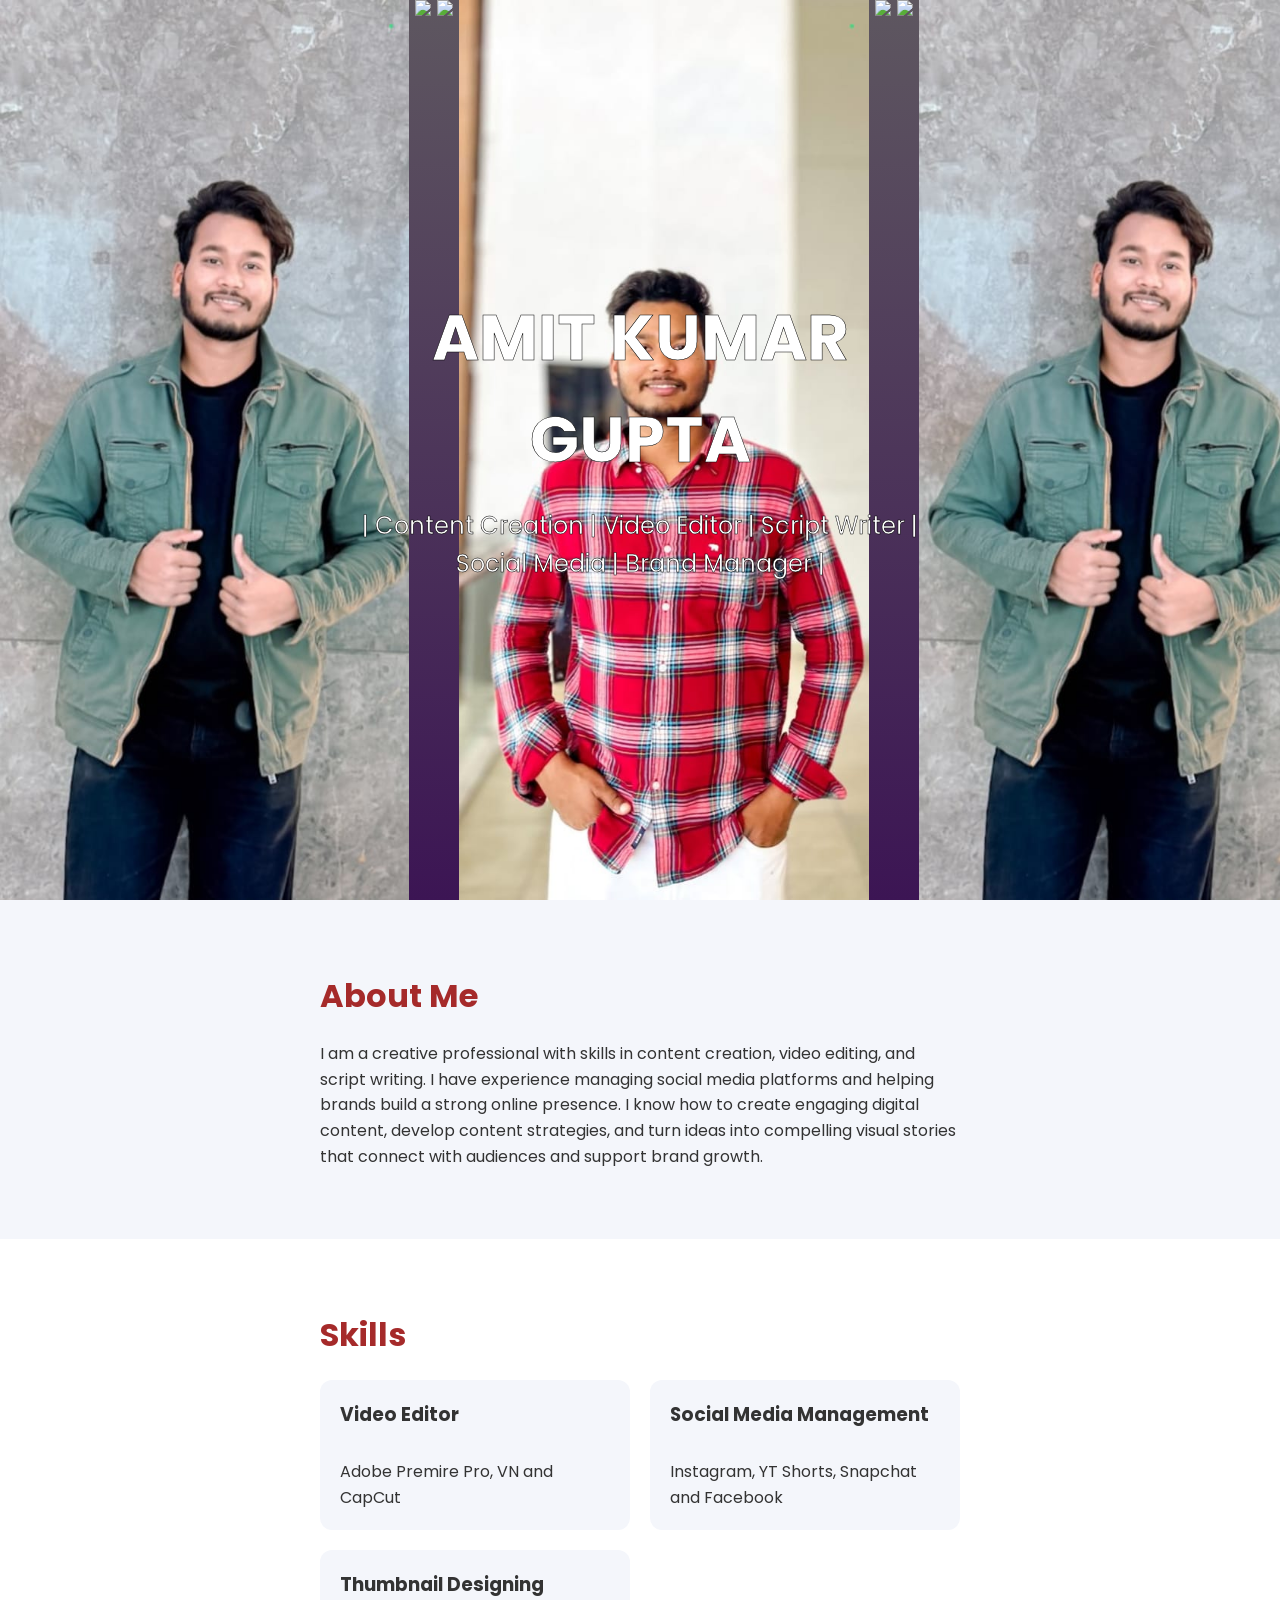
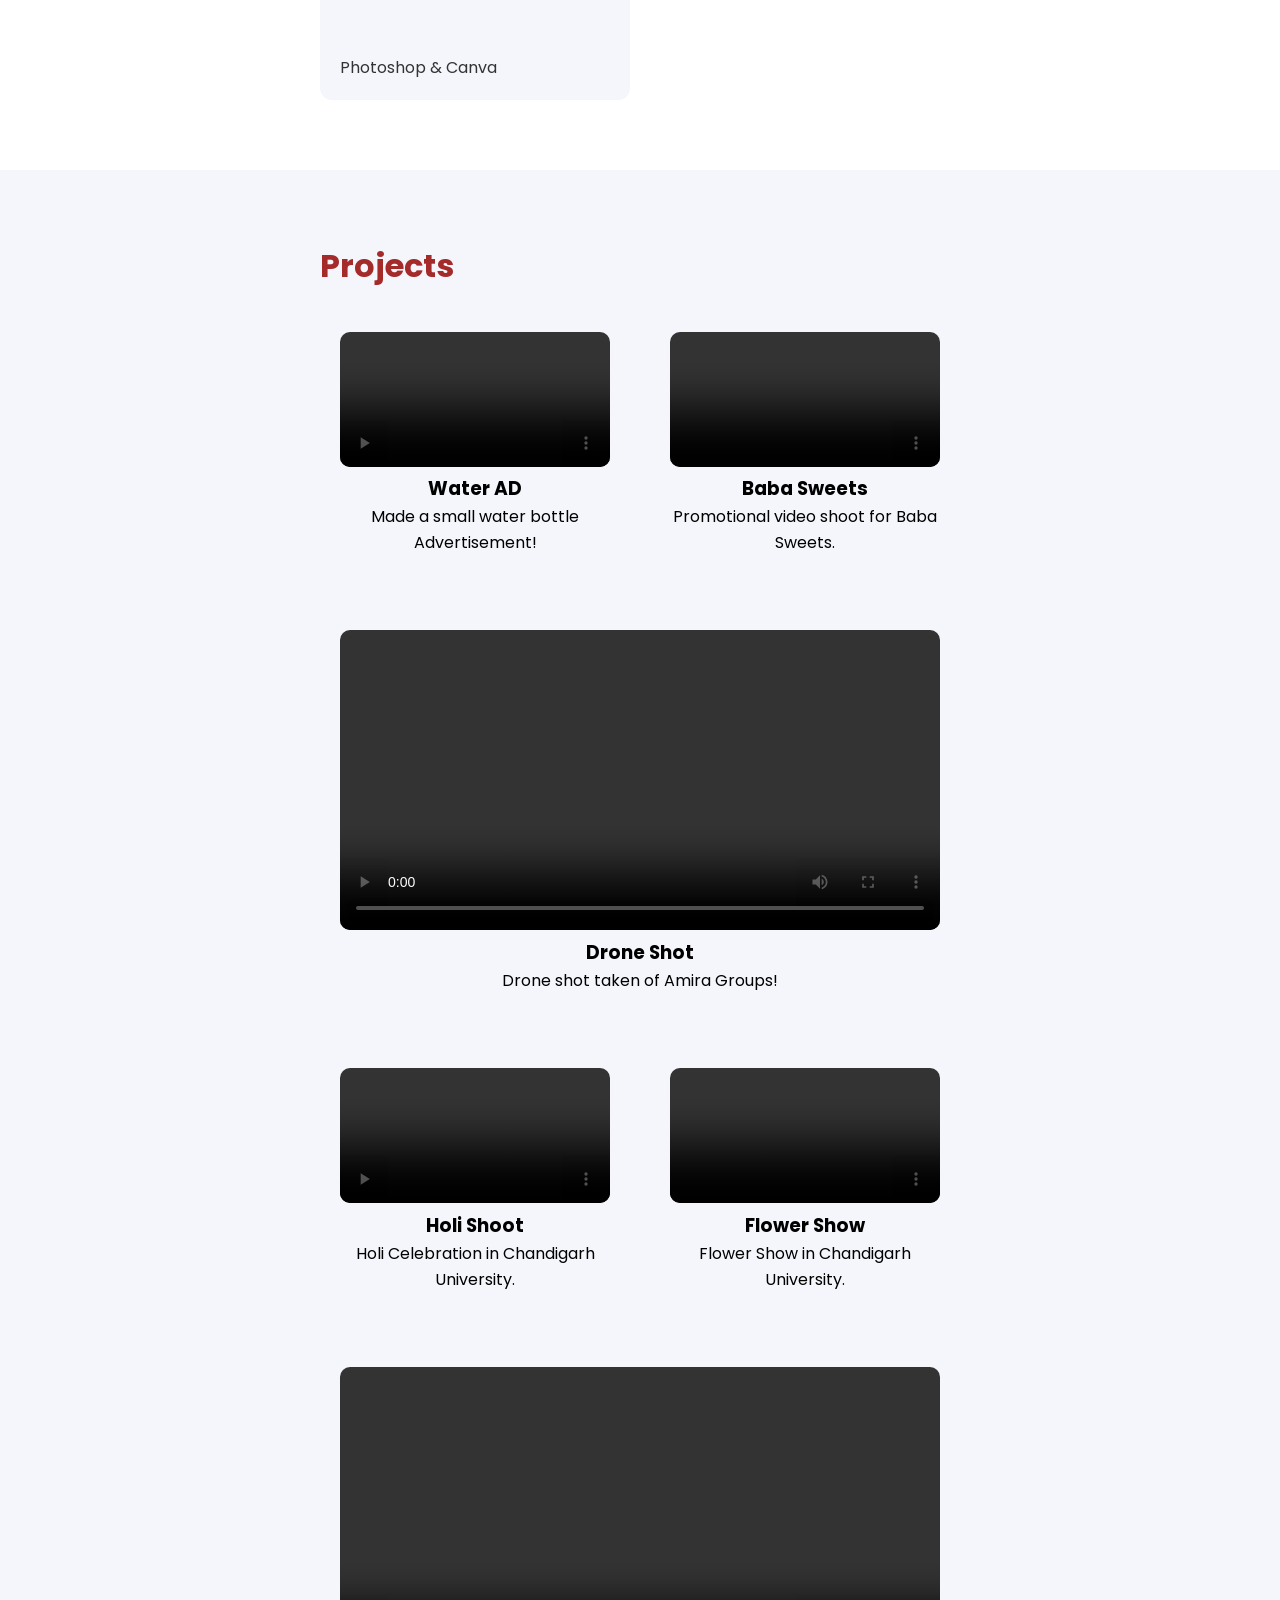
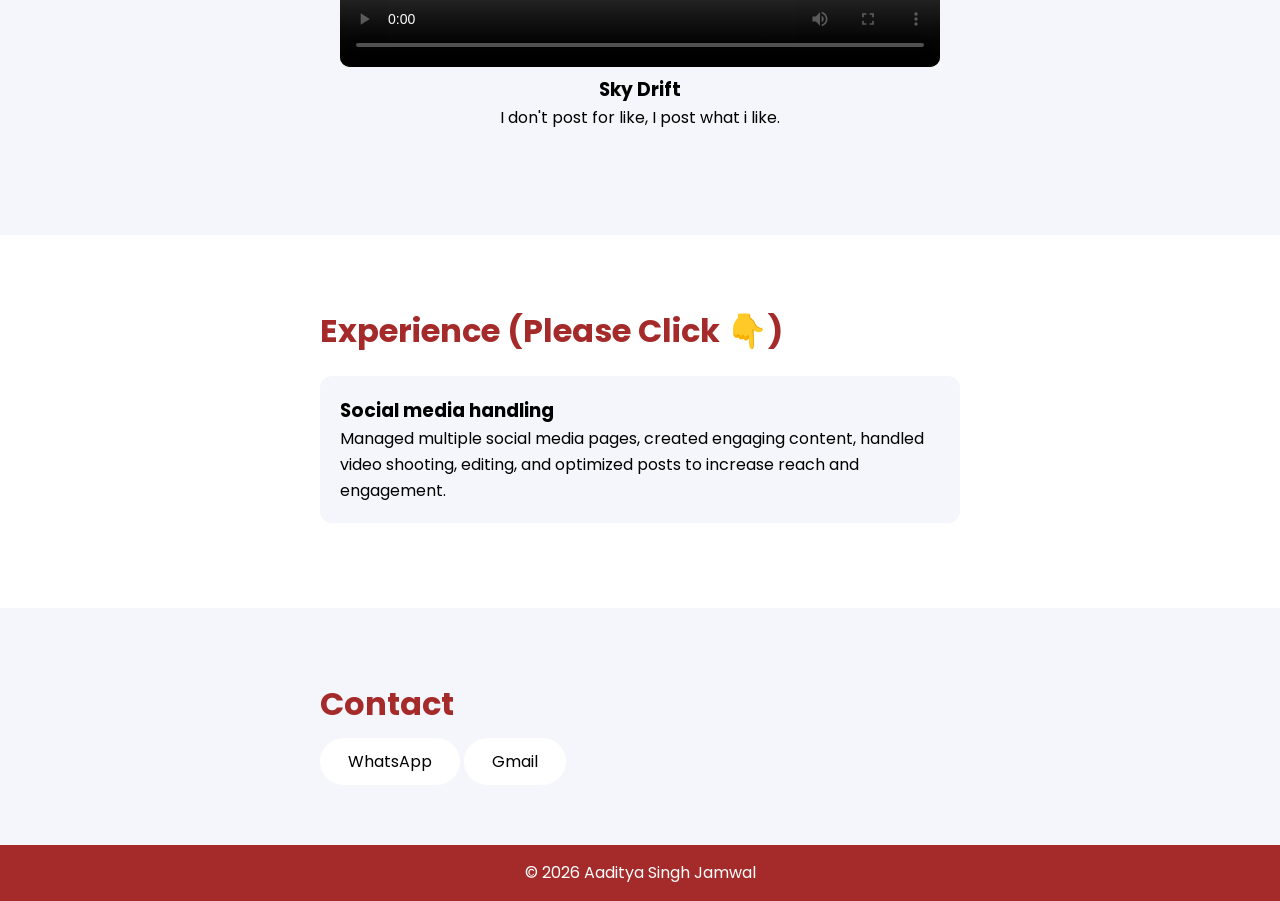
==== index.html @ fea3f1ac "all commit" ====
<!DOCTYPE html>
<html lang="en">
<head>
  <meta charset="UTF-8" />
  <meta name="viewport" content="width=device-width, initial-scale=1.0">
  <title>Amit Kumar Gupta</title>
  <meta name="description" content="Amit Kumar Gupta – Content Creation, Video Editor, Script Writer, Social Media / Brand Manager">
  <link rel="stylesheet" href="style.css">
  <link href="https://fonts.googleapis.com/css2?family=Poppins:wght@300;400;600&display=swap" rel="stylesheet">
</head>
<body>

<section class="hero">

  <div class="hero-track">
    <img src="images/001.jpg">
    <img src="images/004.jpeg">
    <img src="images/003.jpeg">
    <img src="images/002.jpg">
    <img src="images/005.jpeg">
    <img src="images/006.jpeg">
    <img src="images/001.jpg">
    <img src="images/004.jpeg">
    <img src="images/003.jpeg">
    <img src="images/002.jpg">
    <img src="images/005.jpeg">
    <img src="images/006.jpeg">    
  </div>

  <div class="container hero-content">
    <h1>AMIT KUMAR GUPTA</h1>
    <p class="subtitle">
      | Content Creation | Video Editor | Script Writer | Social Media | Brand Manager |
    </p>
  </div>

</section>

<section class="section">
  <div class="container">
    <h2>About Me</h2>
    <p>
      I am a creative professional with skills in content creation, video editing, and script writing. I have experience managing social media platforms and helping brands build a strong online presence. I know how to create engaging digital content, develop content strategies, and turn ideas into compelling visual stories that connect with audiences and support brand growth.
    </p>
  </div>
</section>

<!-- SKILLS -->
<section class="section light">
  <div class="container">
    <h2>Skills</h2>
    <div class="skills-grid">
      <div class="skill-card">
        <h3>Video Editor</h3>
        <p>Adobe Premire Pro, VN and CapCut</p>
      </div>
      <div class="skill-card">
        <h3>Social Media Management</h3>
        <p>Instagram, YT Shorts, Snapchat and Facebook</p>
      </div>
      <div class="skill-card">
        <h3>Thumbnail Designing</h3>
        <p>Photoshop & Canva</p>
      </div>
    </div>
  </div>
</section>

<!-- PROJECTS -->
<section class="section">
  <div class="container">
    <h2>Projects</h2>

    <div class="projects-grid">

      <div class="card portrait">
        <video controls onclick="this.paused ? this.play() : this.pause()">
          <source src="videos/Water_AD.mp4" type="video/mp4">
        </video>
        <h3>Water AD</h3>
        <p>Made a small water bottle Advertisement!</p>
      </div>

      <div class="card portrait">
        <video controls onclick="this.paused ? this.play() : this.pause()">
          <source src="videos/Baba_Sweets.mp4" type="video/mp4">
        </video>
        <h3>Baba Sweets</h3>
        <p>Promotional video shoot for Baba Sweets.</p>
      </div>

      <div class="card landscape">
        <video controls onclick="this.paused ? this.play() : this.pause()">
          <source src="videos/Drone_Shot.mp4" type="video/mp4">
        </video>
        <h3>Drone Shot</h3>
        <p>Drone shot taken of Amira Groups!</p>
      </div>

      <div class="card portrait">
        <video controls onclick="this.paused ? this.play() : this.pause()">
          <source src="videos/Holi.mp4" type="video/mp4">
        </video>
        <h3>Holi Shoot</h3>
        <p>Holi Celebration in Chandigarh University.</p>
      </div>

      <div class="card portrait">
        <video controls onclick="this.paused ? this.play() : this.pause()">
          <source src="videos/Flower_Show.mp4" type="video/mp4">
        </video>
        <h3>Flower Show</h3>
        <p>Flower Show in Chandigarh University.</p>
      </div>

      <div class="card landscape">
        <video controls onclick="this.paused ? this.play() : this.pause()">
          <source src="videos/Sky_Drift.mp4" type="video/mp4">
        </video>
        <h3>Sky Drift</h3>
        <p>I don't post for like, I post what i like.</p>
      </div>

    </div>
  </div>
</section>

<!-- EXPERIENCE -->
<section class="section light">
  <div class="container">
    <h2>Experience (Please Click 👇)</h2>
    <div class="card">
      <a href="https://www.instagram.com/apna_cu/">
      <h3>Social media handling</h3>
      <p>
        Managed multiple social media pages, created engaging content, 
        handled video shooting, editing, and optimized posts to increase 
        reach and engagement.
      </p>
      </a>
    </div>
  </div>
</section>


<!-- CONTACT -->
<section class="section" id="contact">
  <div class="container">
    <h2>Contact</h2>
    <a href="https://wa.me/7837639661" class="btn primary">WhatsApp</a>
    <a href="mailto:kumarrrankit2002@gmail.com" class="btn primary">Gmail</a>
  </div>
</section>
<footer>
  <p>© 2026 Aaditya Singh Jamwal</p>
</footer>

</body>
</html>
---- style.css ----
* {
  margin: 0;
  padding: 0;
  box-sizing: border-box;
  font-family: 'Poppins', sans-serif;
}

body {
  background: #f4f6fb;
  color: #333;
  line-height: 1.6;
}

/* UTIL */
.container {
  width: 50%;
  max-width: 1100px;
  margin: auto;
}

.section {
  padding: 70px 0;
}

.section.light {
  background: #ffffff;
}
h2 {
  margin-bottom: 20px;
  font-size: 2rem;
  color: brown;
}

.hero {
  position: relative;
  min-height: 100vh;
  overflow: hidden;

  display: flex;
  align-items: center;
  justify-content: center;
  text-align: center;
  color: #ffffff;
}

.hero-track {
  position: absolute;
  top: 0;
  left: 0;
  z-index: 1;

  display: flex;
  gap: 6px; 
  height: 100%;
  width: max-content;
  background: linear-gradient(rgb(94, 87, 96),rgb(60, 21, 84)); 
  animation: heroTrain 40s linear infinite;
}

.hero-track img {
  height: 100vh;
  width: auto;
  object-fit: cover;
  flex-shrink: 0;
}

@keyframes heroTrain {
  from {
    transform: translateX(0);
  }
  to {
    transform: translateX(-50%);
  }
}

.hero-content {
  position: relative;
  z-index: 2;
  color: #fff;
  padding: 20px;
  -webkit-text-stroke: 0.5px black;
}

.hero-content h1 {
  font-size: clamp(2rem, 5vw, 4rem);
}
.hero-content p {
  font-size: clamp(1rem, 2.5vw, 1.5rem);
}

.subtitle {
  margin: 15px 0 30px;
  font-size: 1.1rem;
}

.cta {
  display: flex;
  justify-content: center;
  gap: 15px;
}

.btn {
  padding: 12px 28px;
  border-radius: 30px;
  text-decoration: none;
  transition: all 0.3s ease;
}

.projects-grid{
  display:grid;
  grid-template-columns: repeat(2,1fr);
  gap:20px;
}

.portrait{
  grid-column: span 1;
  text-align: center;
}

.landscape{
  grid-column: span 2;
  text-align:center;
}

.card video{
  width:100%;
  height:auto;
  border-radius:10px;
}

.btn.primary,
.btn.primary:link,
.btn.primary:visited {
  background: white;
  color: #000;
}

.btn.primary:hover {
  background: brown;
  color: #ffffff;
}

.skills-grid,
.education-grid {
  display: grid;
  grid-template-columns: repeat(auto-fit, minmax(220px, 1fr));
  gap: 20px;
}

.skill-card,
.education-card {
  background: #f4f6fb;
  padding: 20px;
  border-radius: 12px;

  display: flex;
  flex-direction: column;
  justify-content: space-between;
  min-height: 150px;
}

.card {
  background: #f4f6fb;
  color: #000;
  padding: 20px;
  border-radius: 12px;
  margin-bottom: 15px;
}

.card a{
  color: #000;
  text-decoration: none;
}



/* FOOTER */
footer {
  background: brown;
  color: white;
  text-align: center;
  padding: 15px 0;
}

/* RESPONSIVE */
@media (max-width: 768px) {
  .hero h1 {
    font-size: 2.2rem;
  }

  h2 {
    font-size: 1.6rem;
  }
}

.btn,
.skill-card,
.education-card,
.card {
  transition: transform 0.3s ease, box-shadow 0.3s ease;
}

.btn:hover,
.skill-card:hover,
.education-card:hover,
.card:hover {
  transform: scale(1.08);
  box-shadow: 0 20px 40px rgba(0, 0, 0, 0.18);
}
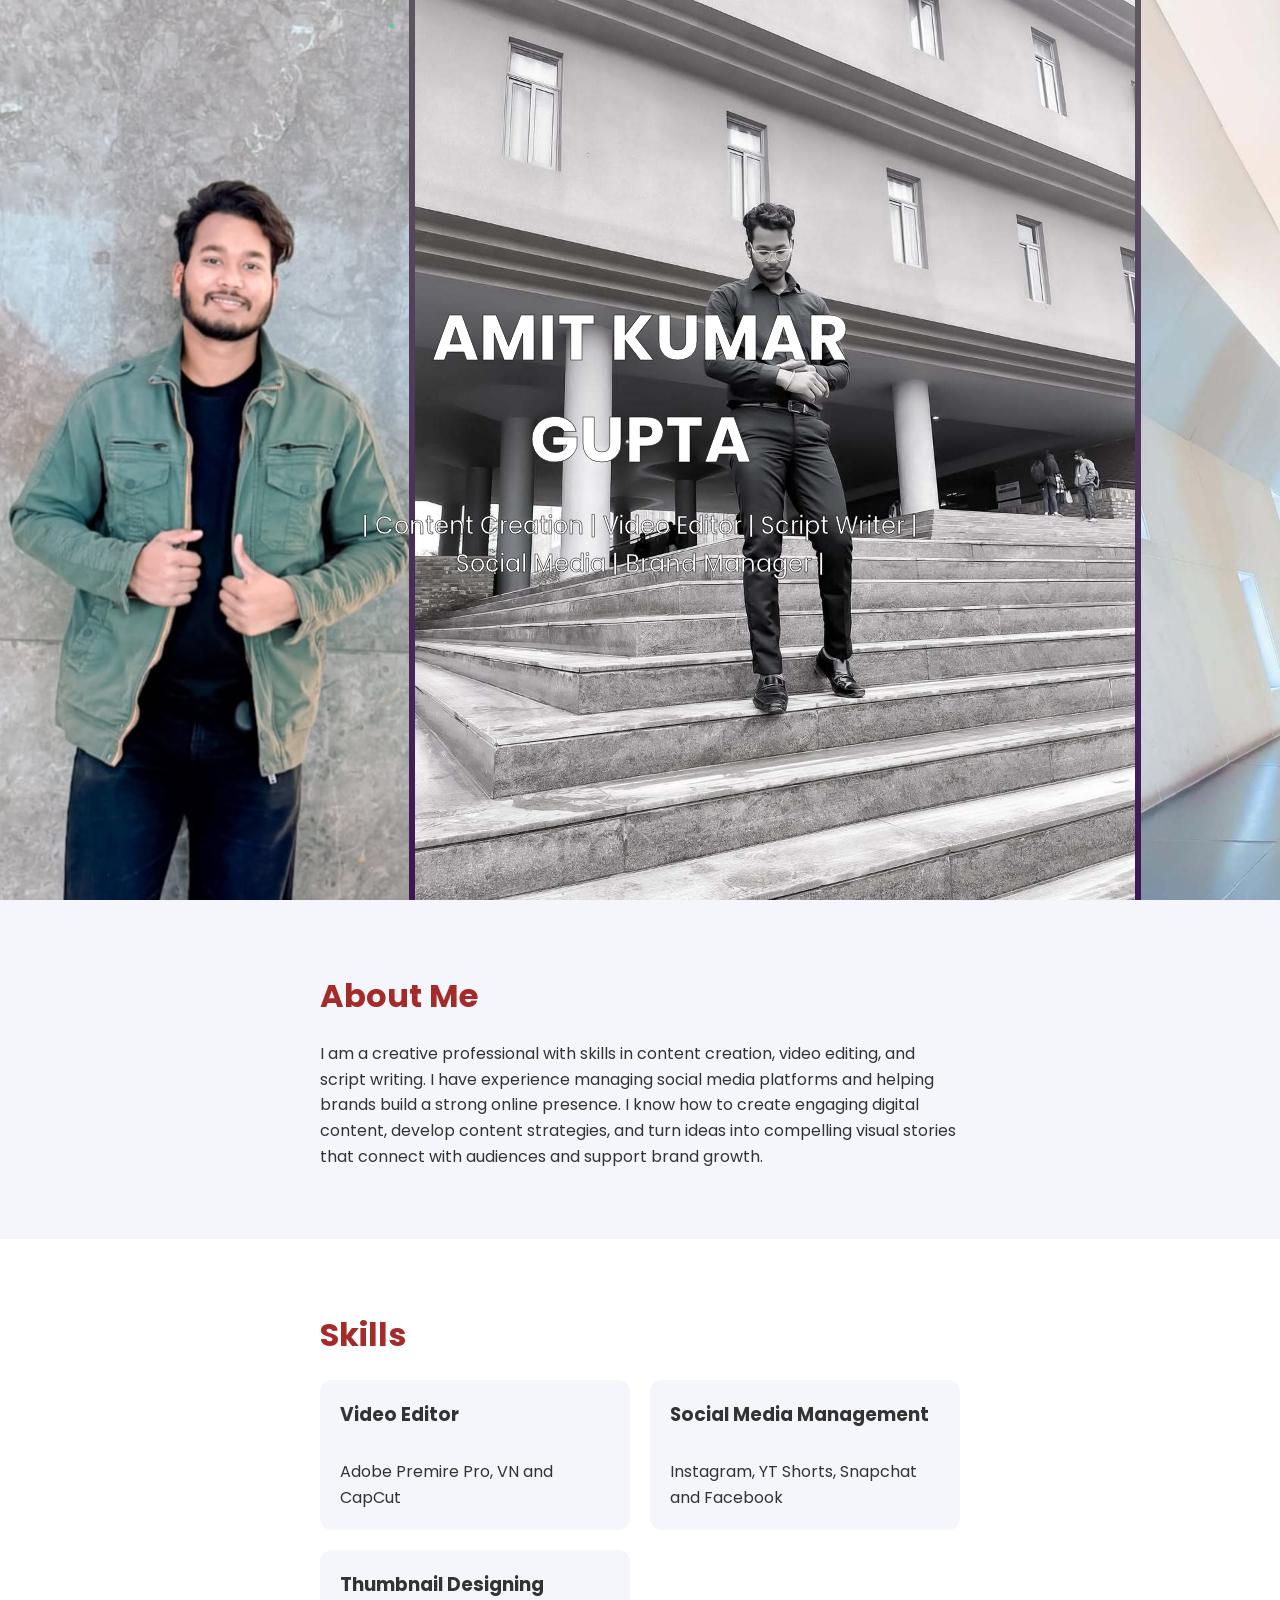
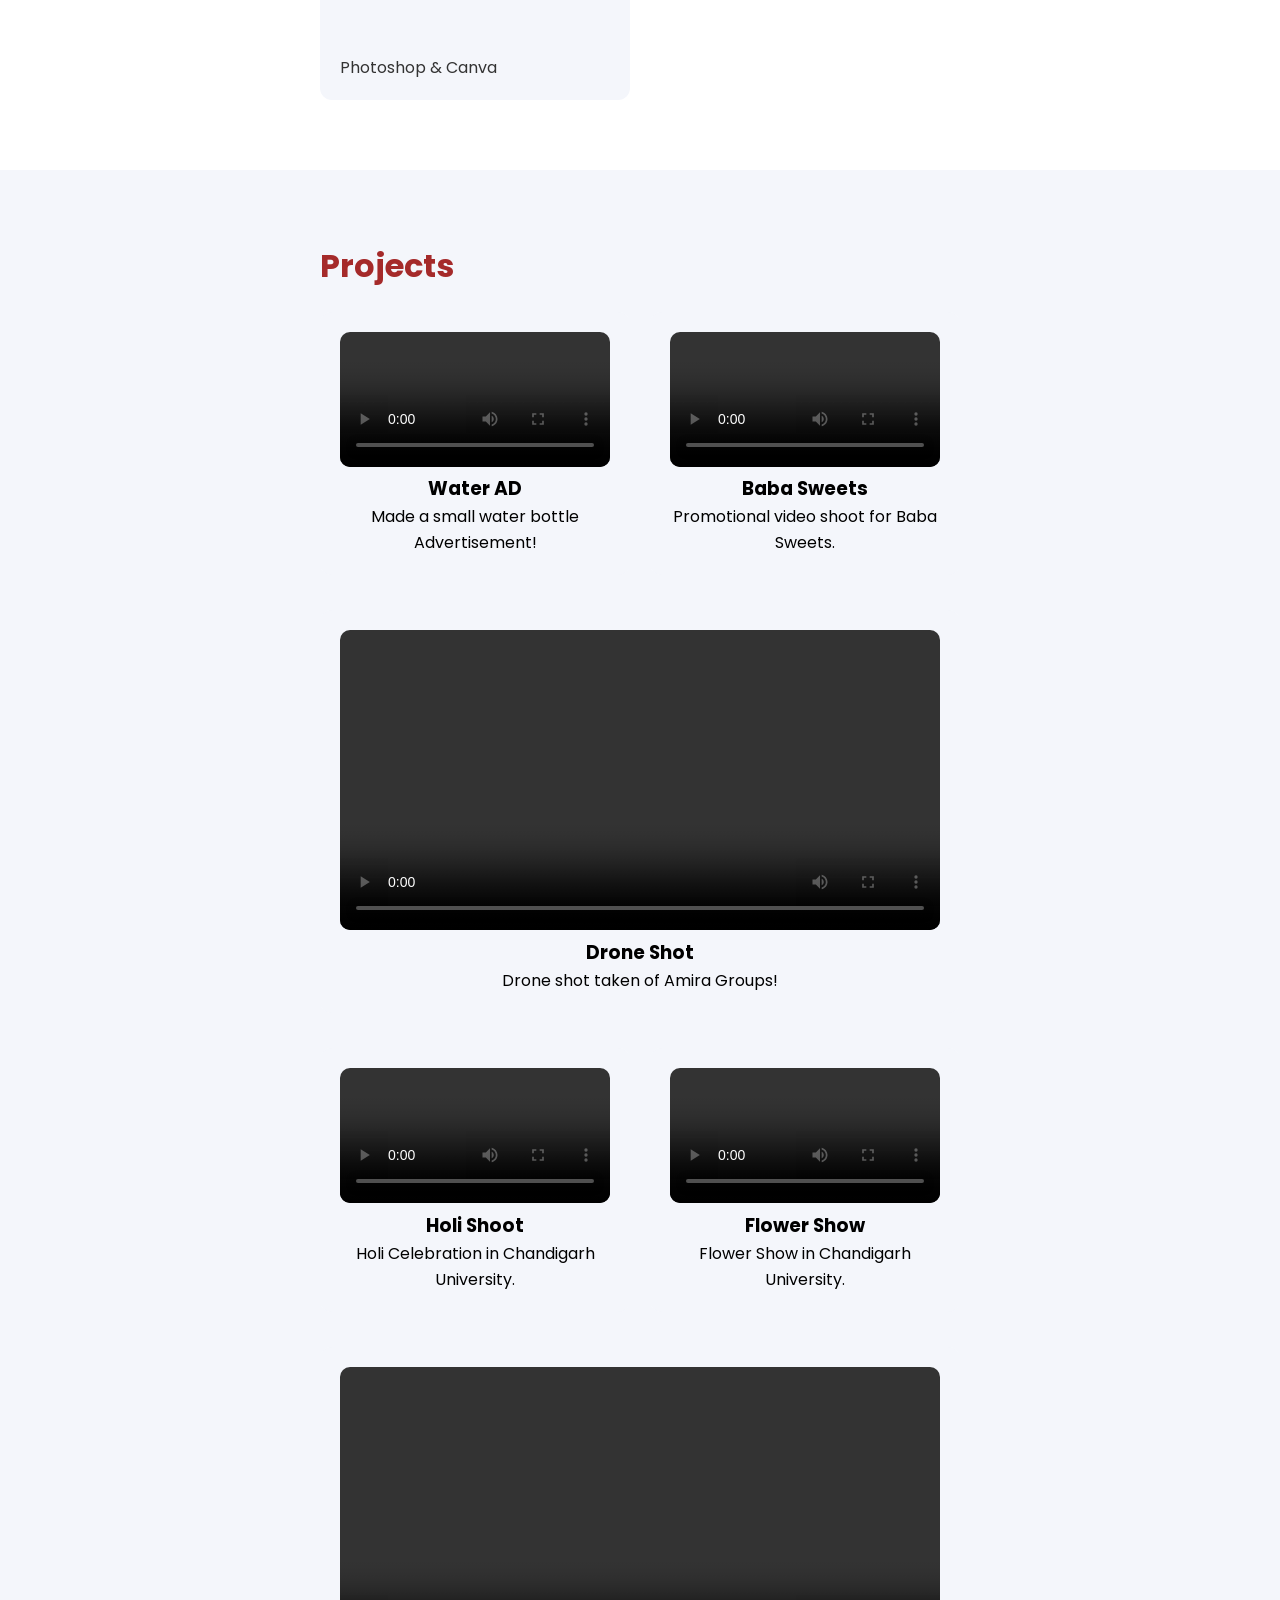
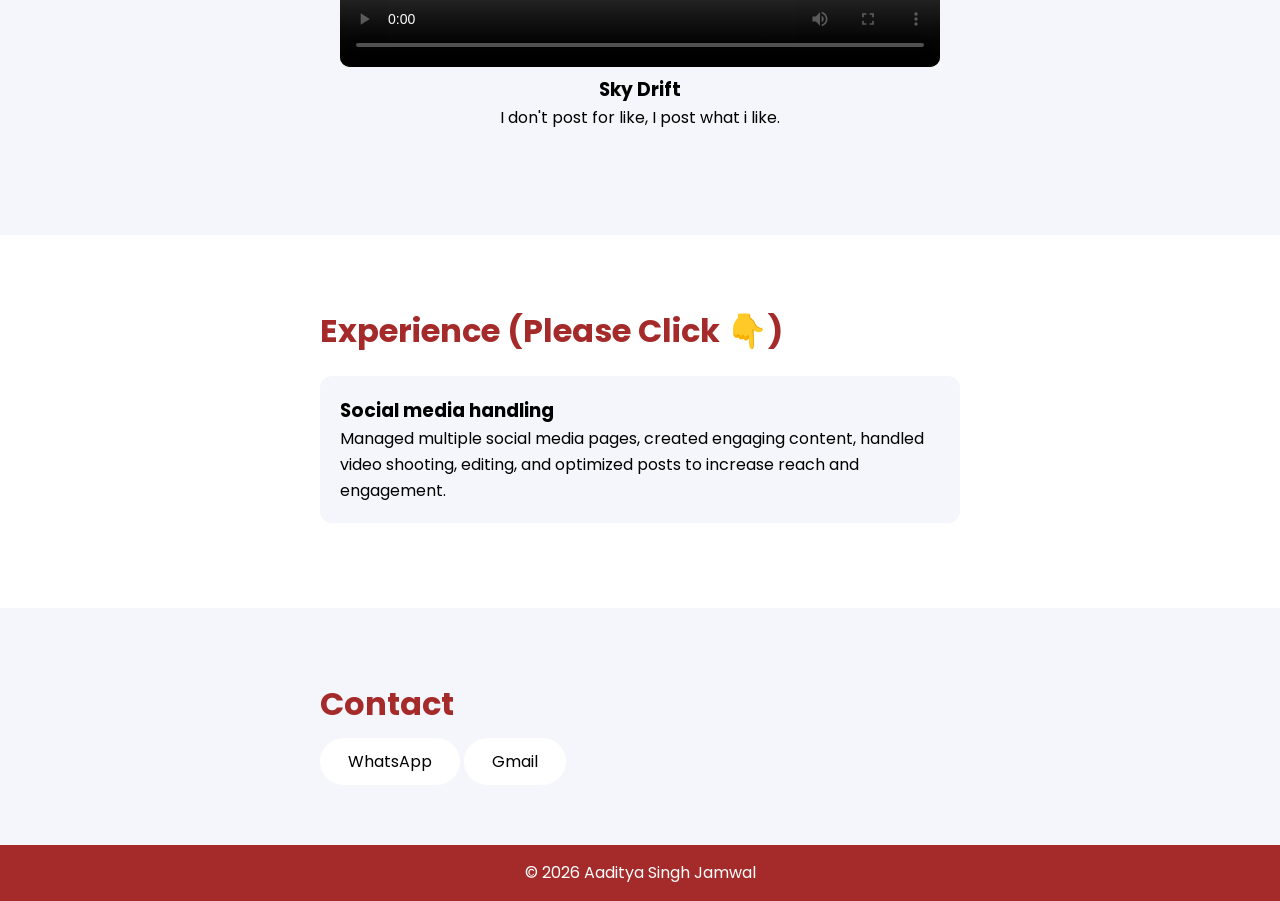
==== commit 4d3cc897: "Update image file extensions in index.html" ====
--- a/index.html
+++ b/index.html
@@ -14,17 +14,17 @@
 
   <div class="hero-track">
     <img src="images/001.jpg">
-    <img src="images/004.jpeg">
-    <img src="images/003.jpeg">
+    <img src="images/004.jpg">
+    <img src="images/003.jpg">
     <img src="images/002.jpg">
-    <img src="images/005.jpeg">
-    <img src="images/006.jpeg">
+    <img src="images/005.jpg">
+    <img src="images/006.jpg">
     <img src="images/001.jpg">
-    <img src="images/004.jpeg">
-    <img src="images/003.jpeg">
+    <img src="images/004.jpg">
+    <img src="images/003.jpg">
     <img src="images/002.jpg">
-    <img src="images/005.jpeg">
-    <img src="images/006.jpeg">    
+    <img src="images/005.jpg">
+    <img src="images/006.jpg">    
   </div>
 
   <div class="container hero-content">
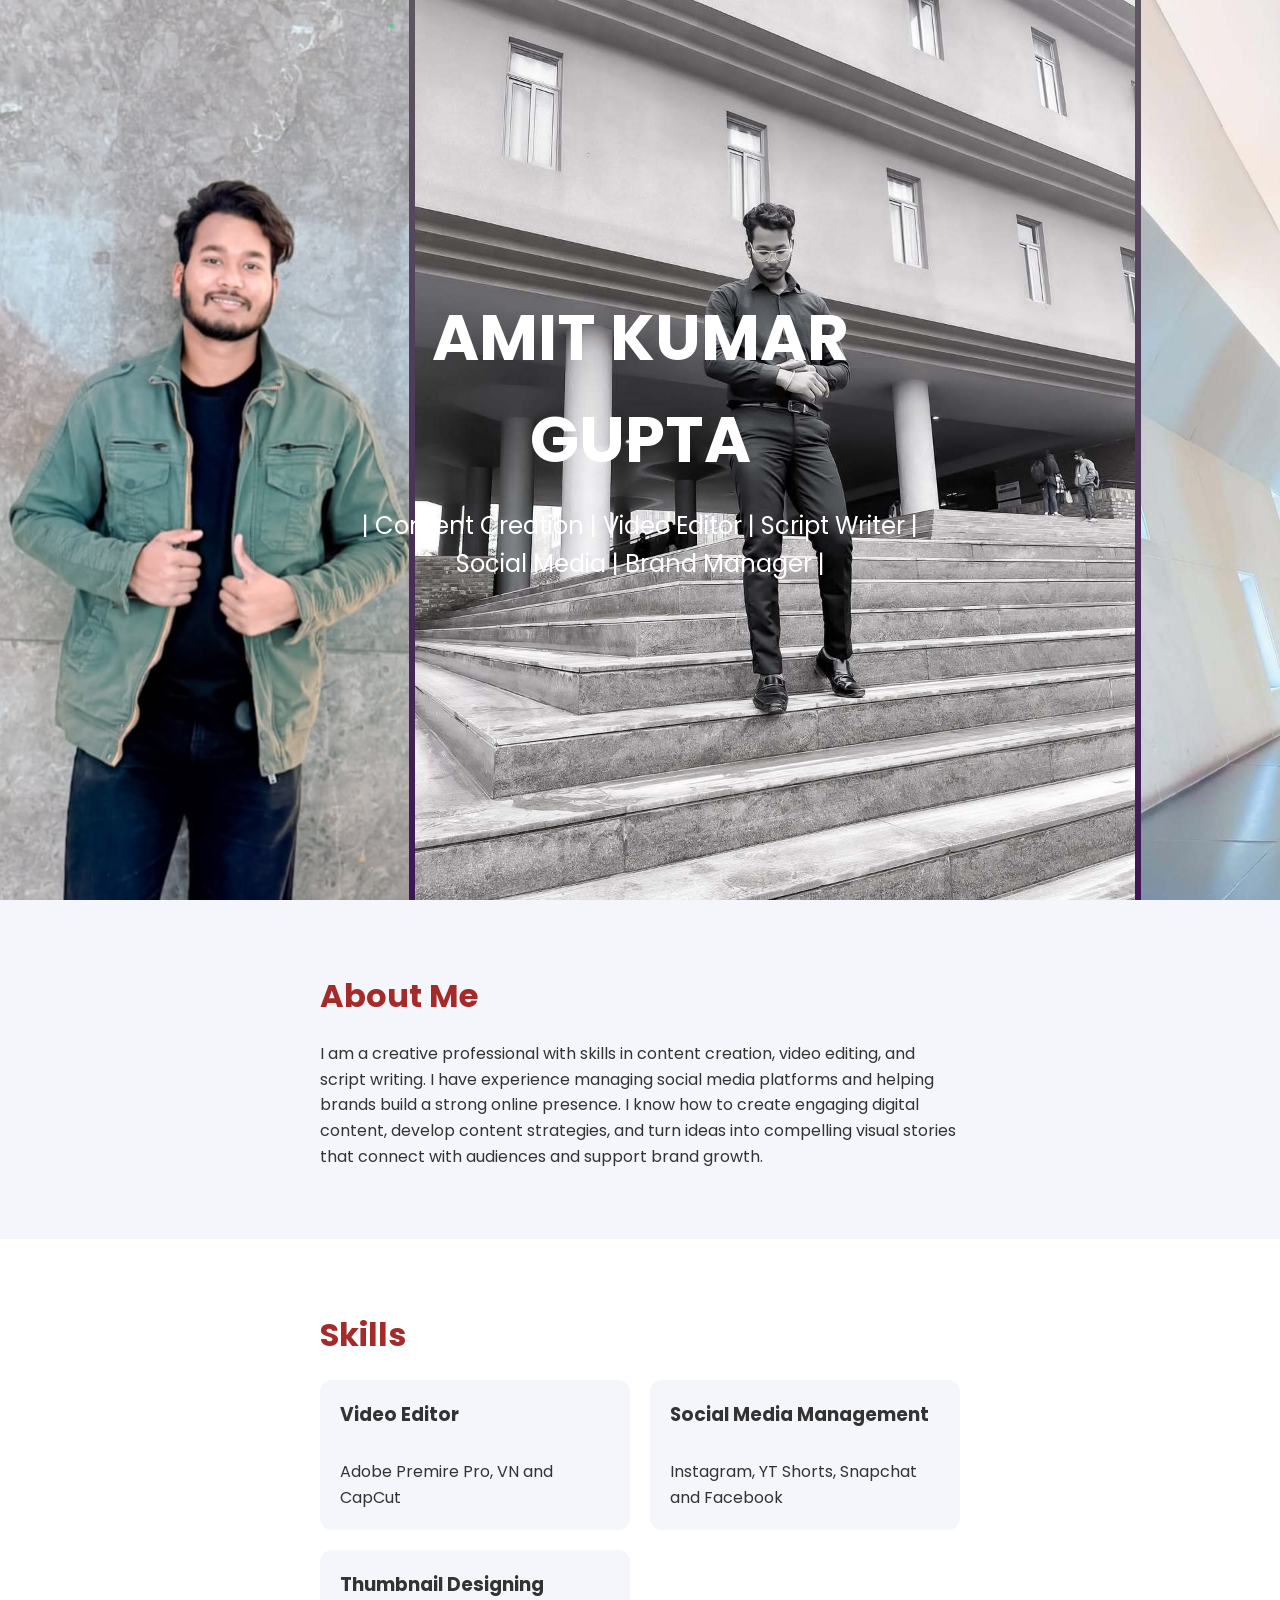
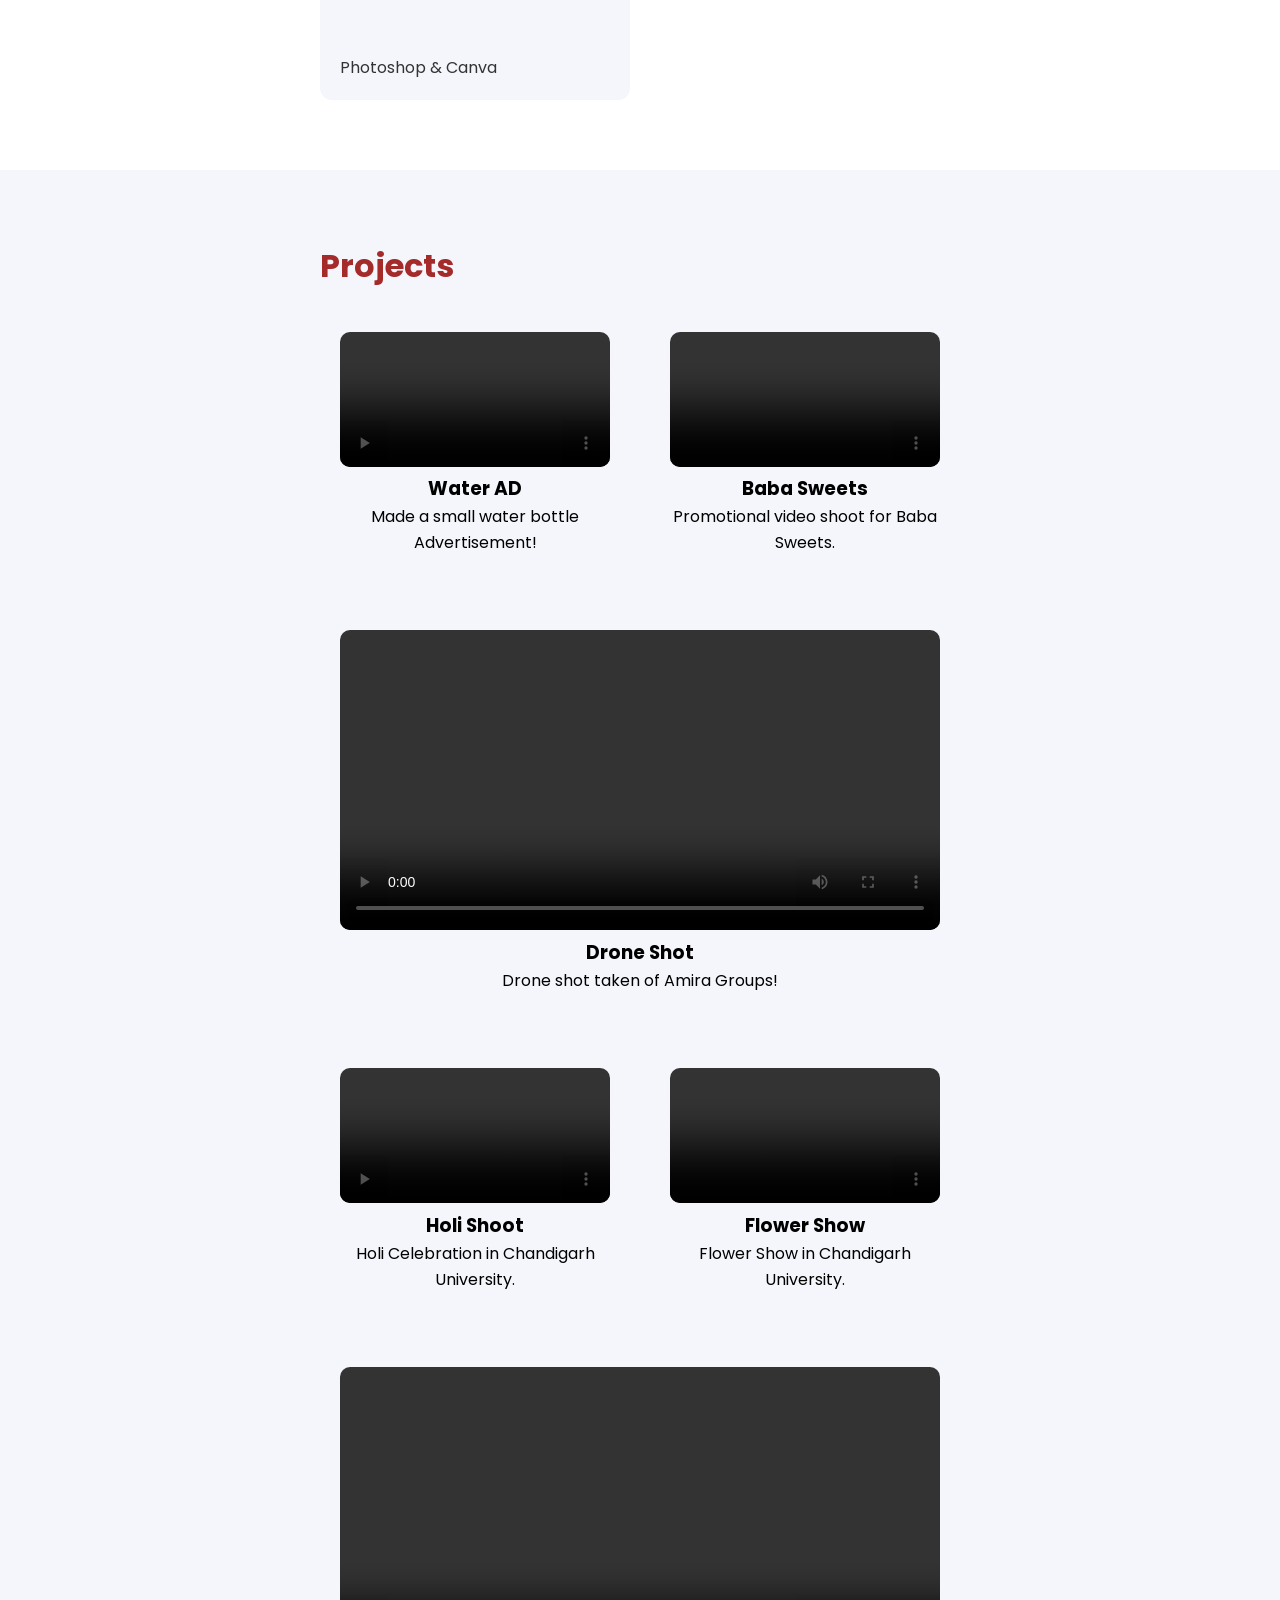
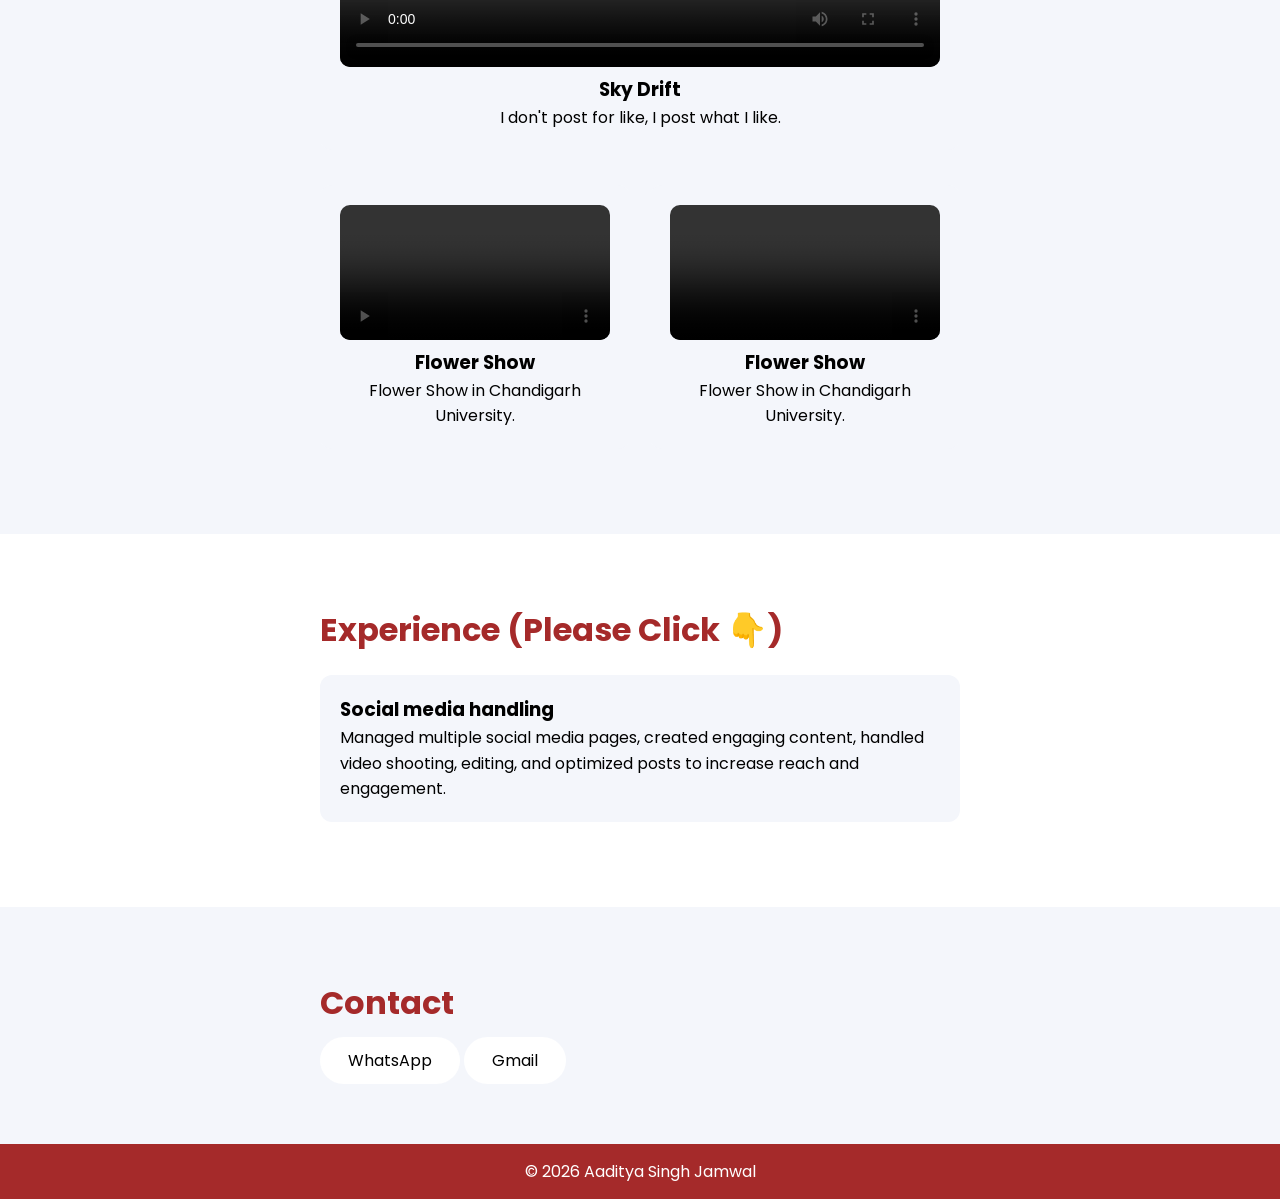
==== commit dee6cec7: "update" ====
--- a/index.html
+++ b/index.html
@@ -118,9 +118,25 @@
           <source src="videos/Sky_Drift.mp4" type="video/mp4">
         </video>
         <h3>Sky Drift</h3>
-        <p>I don't post for like, I post what i like.</p>
+        <p>I don't post for like, I post what I like.</p>
       </div>
 
+      <div class="card portrait">
+        <video controls onclick="this.paused ? this.play() : this.pause()">
+          <source src="videos/Flower_Show.mp4" type="video/mp4">
+        </video>
+        <h3>Flower Show</h3>
+        <p>Flower Show in Chandigarh University.</p>
+      </div>
+
+      <div class="card portrait">
+        <video controls onclick="this.paused ? this.play() : this.pause()">
+          <source src="videos/Flower_Show.mp4" type="video/mp4">
+        </video>
+        <h3>Flower Show</h3>
+        <p>Flower Show in Chandigarh University.</p>
+      </div>
+      
     </div>
   </div>
 </section>
--- a/style.css
+++ b/style.css
@@ -78,7 +78,6 @@
   z-index: 2;
   color: #fff;
   padding: 20px;
-  -webkit-text-stroke: 0.5px black;
 }
 
 .hero-content h1 {
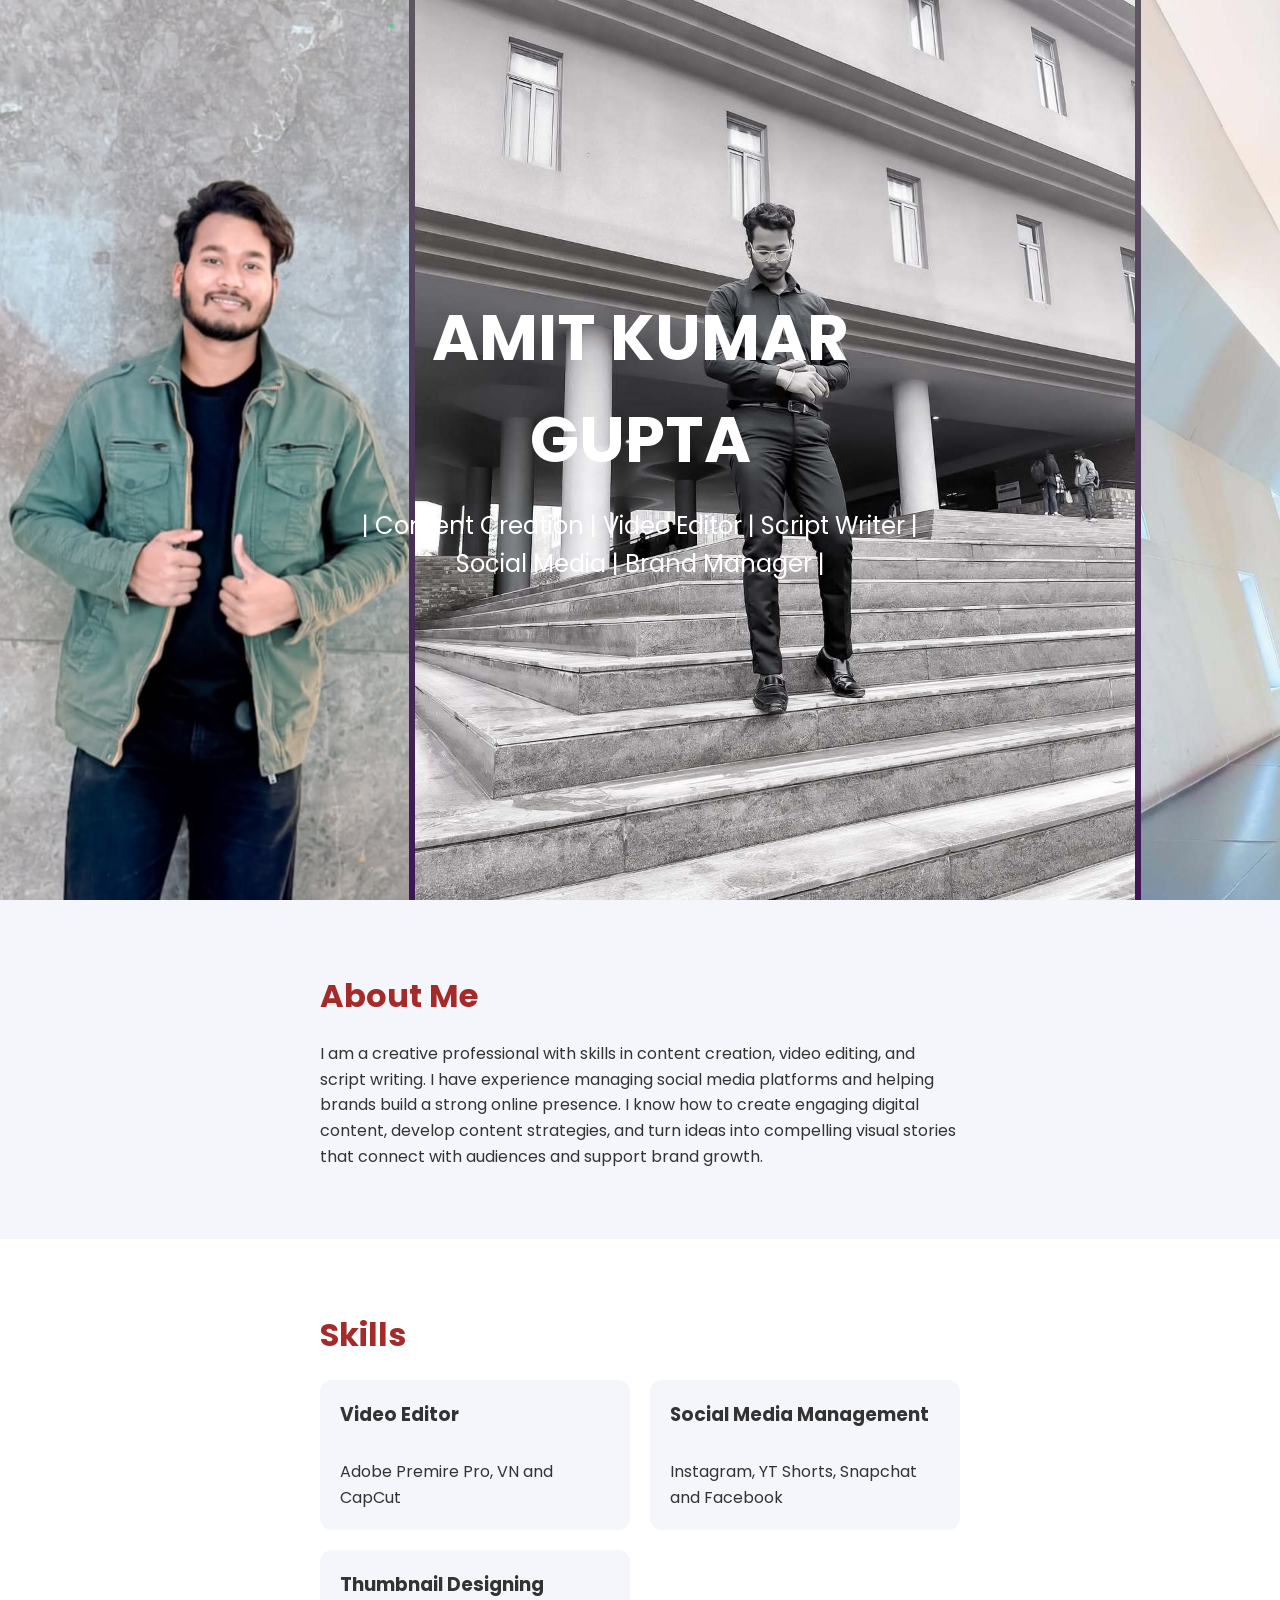
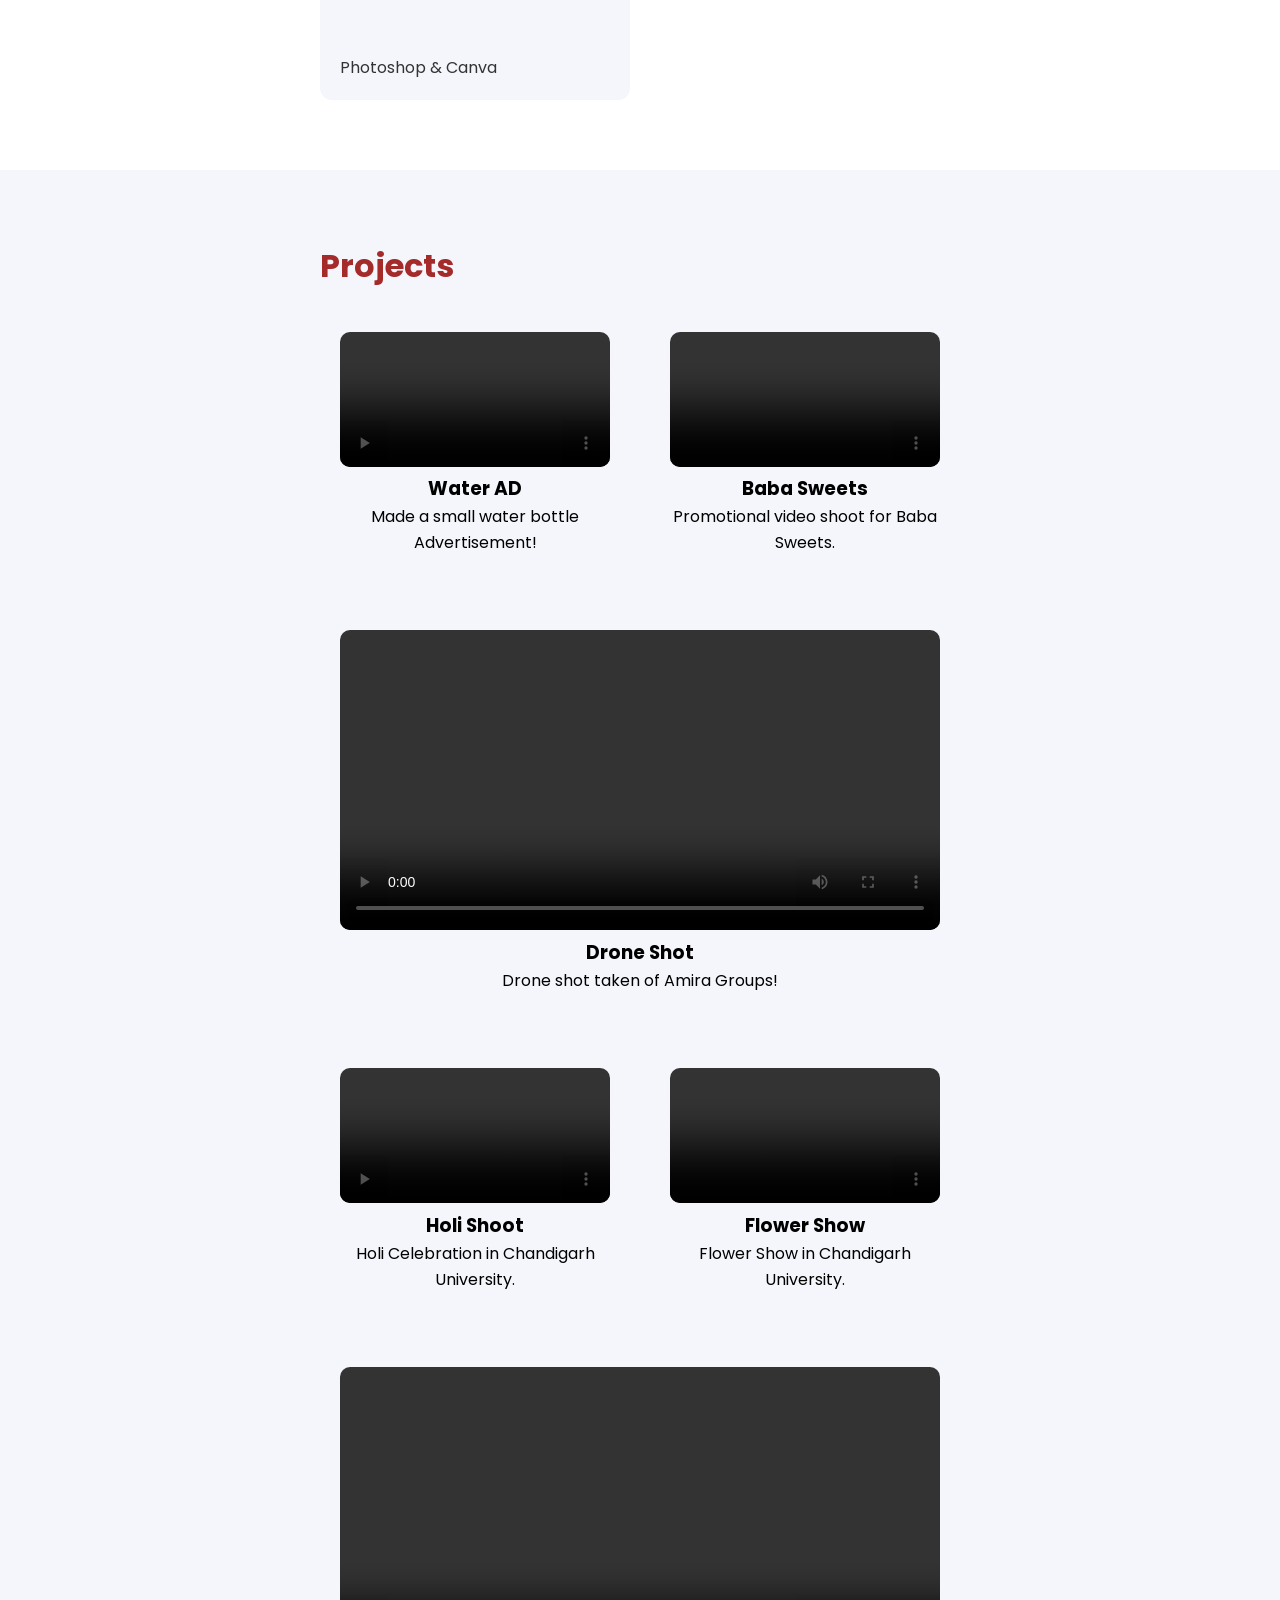
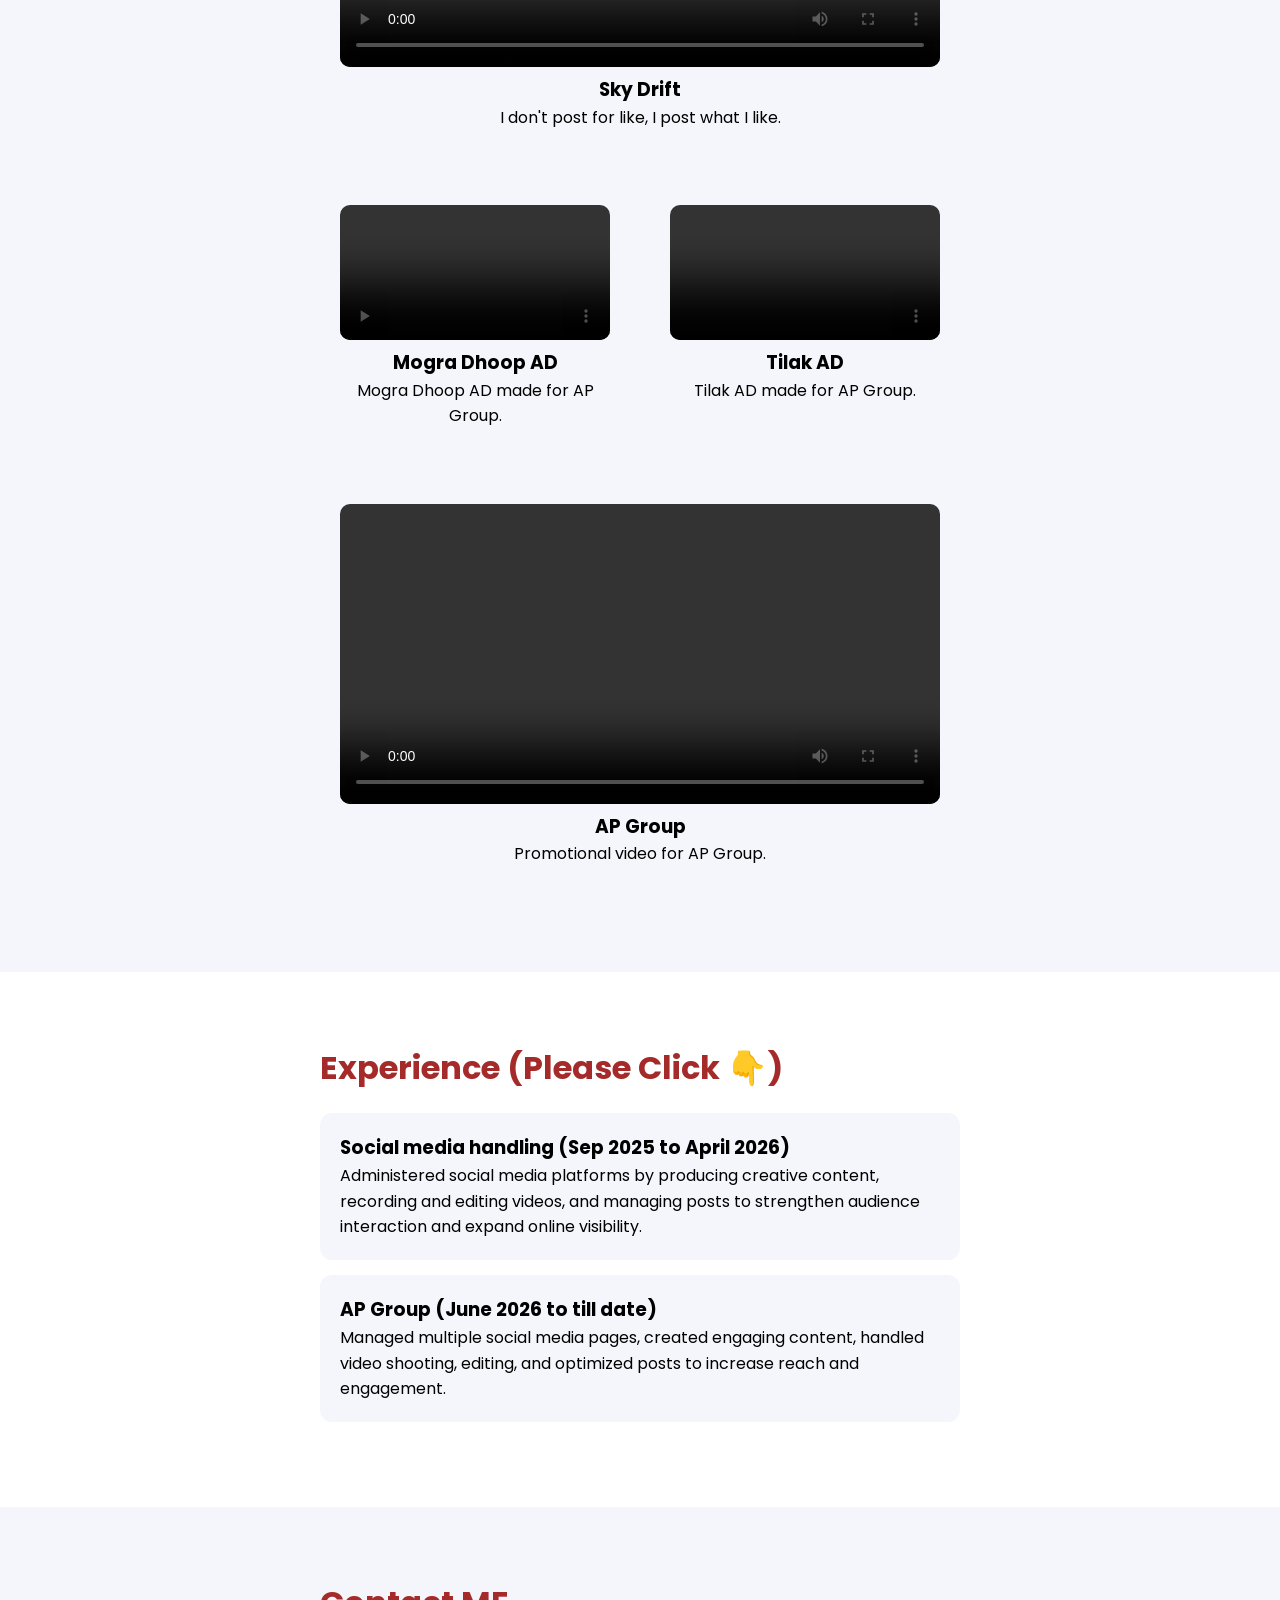
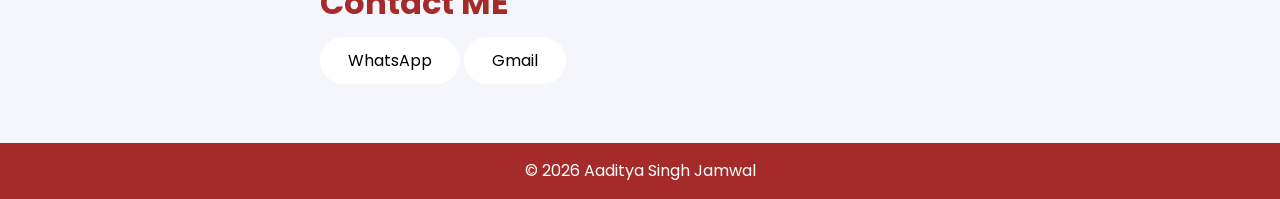
==== commit 8d131752: "update" ====
--- a/index.html
+++ b/index.html
@@ -123,20 +123,28 @@
 
       <div class="card portrait">
         <video controls onclick="this.paused ? this.play() : this.pause()">
-          <source src="videos/Flower_Show.mp4" type="video/mp4">
+          <source src="videos/Mogra_Dhoop_AD.mp4" type="video/mp4">
         </video>
-        <h3>Flower Show</h3>
-        <p>Flower Show in Chandigarh University.</p>
+        <h3>Mogra Dhoop AD</h3>
+        <p>Mogra Dhoop AD made for AP Group.</p>
       </div>
 
       <div class="card portrait">
         <video controls onclick="this.paused ? this.play() : this.pause()">
-          <source src="videos/Flower_Show.mp4" type="video/mp4">
+          <source src="videos/Tika_AD.MP4" type="video/mp4">
         </video>
-        <h3>Flower Show</h3>
-        <p>Flower Show in Chandigarh University.</p>
+        <h3>Tilak AD</h3>
+        <p>Tilak AD made for AP Group.</p>
       </div>
-      
+
+      <div class="card landscape">
+        <video controls onclick="this.paused ? this.play() : this.pause()">
+          <source src="videos/AP Group.mp4" type="video/mp4">
+        </video>
+        <h3>AP Group</h3>
+        <p>Promotional video for AP Group.</p>
+      </div>
+
     </div>
   </div>
 </section>
@@ -147,7 +155,18 @@
     <h2>Experience (Please Click 👇)</h2>
     <div class="card">
       <a href="https://www.instagram.com/apna_cu/">
-      <h3>Social media handling</h3>
+      <h3>Social media handling (Sep 2025 to April 2026)</h3>
+      <p>
+        Administered social media platforms by producing creative content, recording 
+        and editing videos, and managing posts to strengthen audience interaction 
+        and expand online visibility.
+      </p>
+      </a>
+    </div>
+
+    <div class="card">
+      <a href="https://www.instagram.com/apna_cu/">
+      <h3>AP Group (June 2026 to till date)</h3>
       <p>
         Managed multiple social media pages, created engaging content, 
         handled video shooting, editing, and optimized posts to increase 
@@ -162,7 +181,7 @@
 <!-- CONTACT -->
 <section class="section" id="contact">
   <div class="container">
-    <h2>Contact</h2>
+    <h2>Contact ME</h2>
     <a href="https://wa.me/7837639661" class="btn primary">WhatsApp</a>
     <a href="mailto:kumarrrankit2002@gmail.com" class="btn primary">Gmail</a>
   </div>
--- a/style.css
+++ b/style.css
@@ -205,4 +205,4 @@
 .card:hover {
   transform: scale(1.08);
   box-shadow: 0 20px 40px rgba(0, 0, 0, 0.18);
-}+}
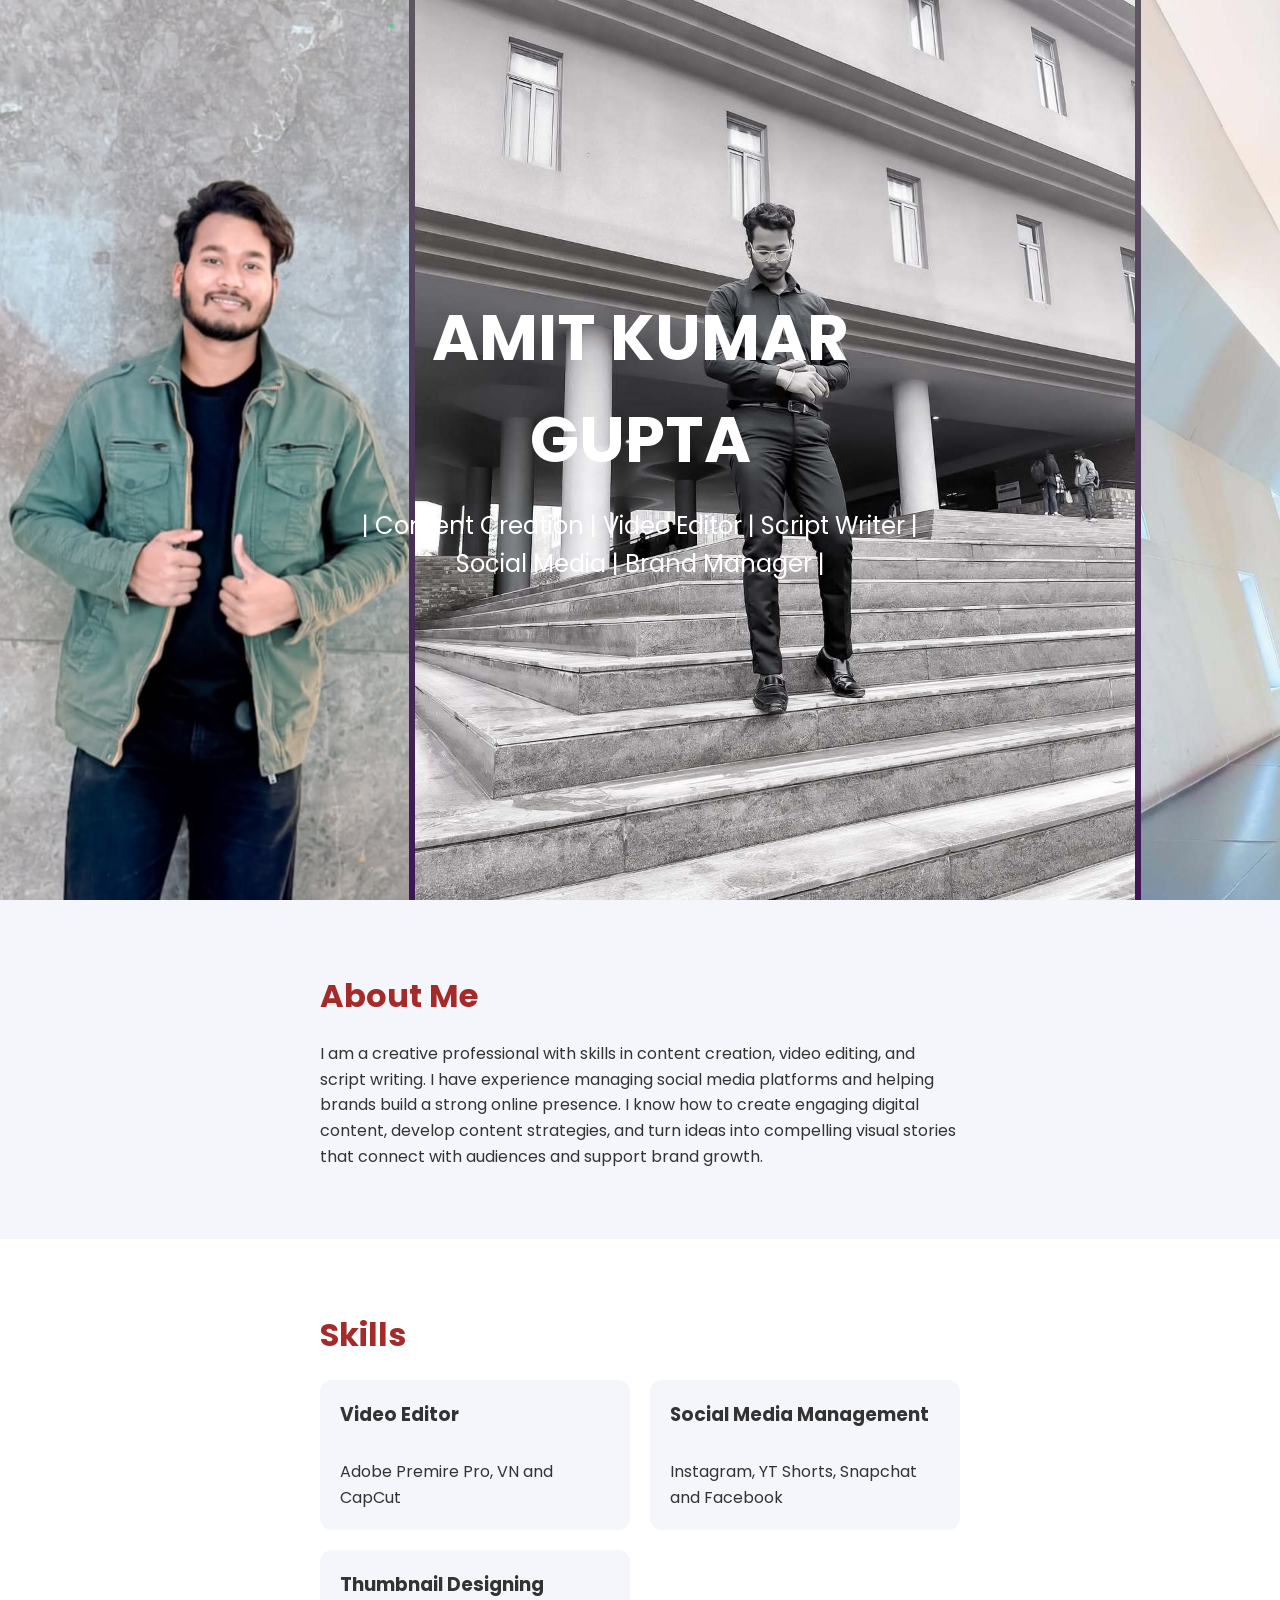
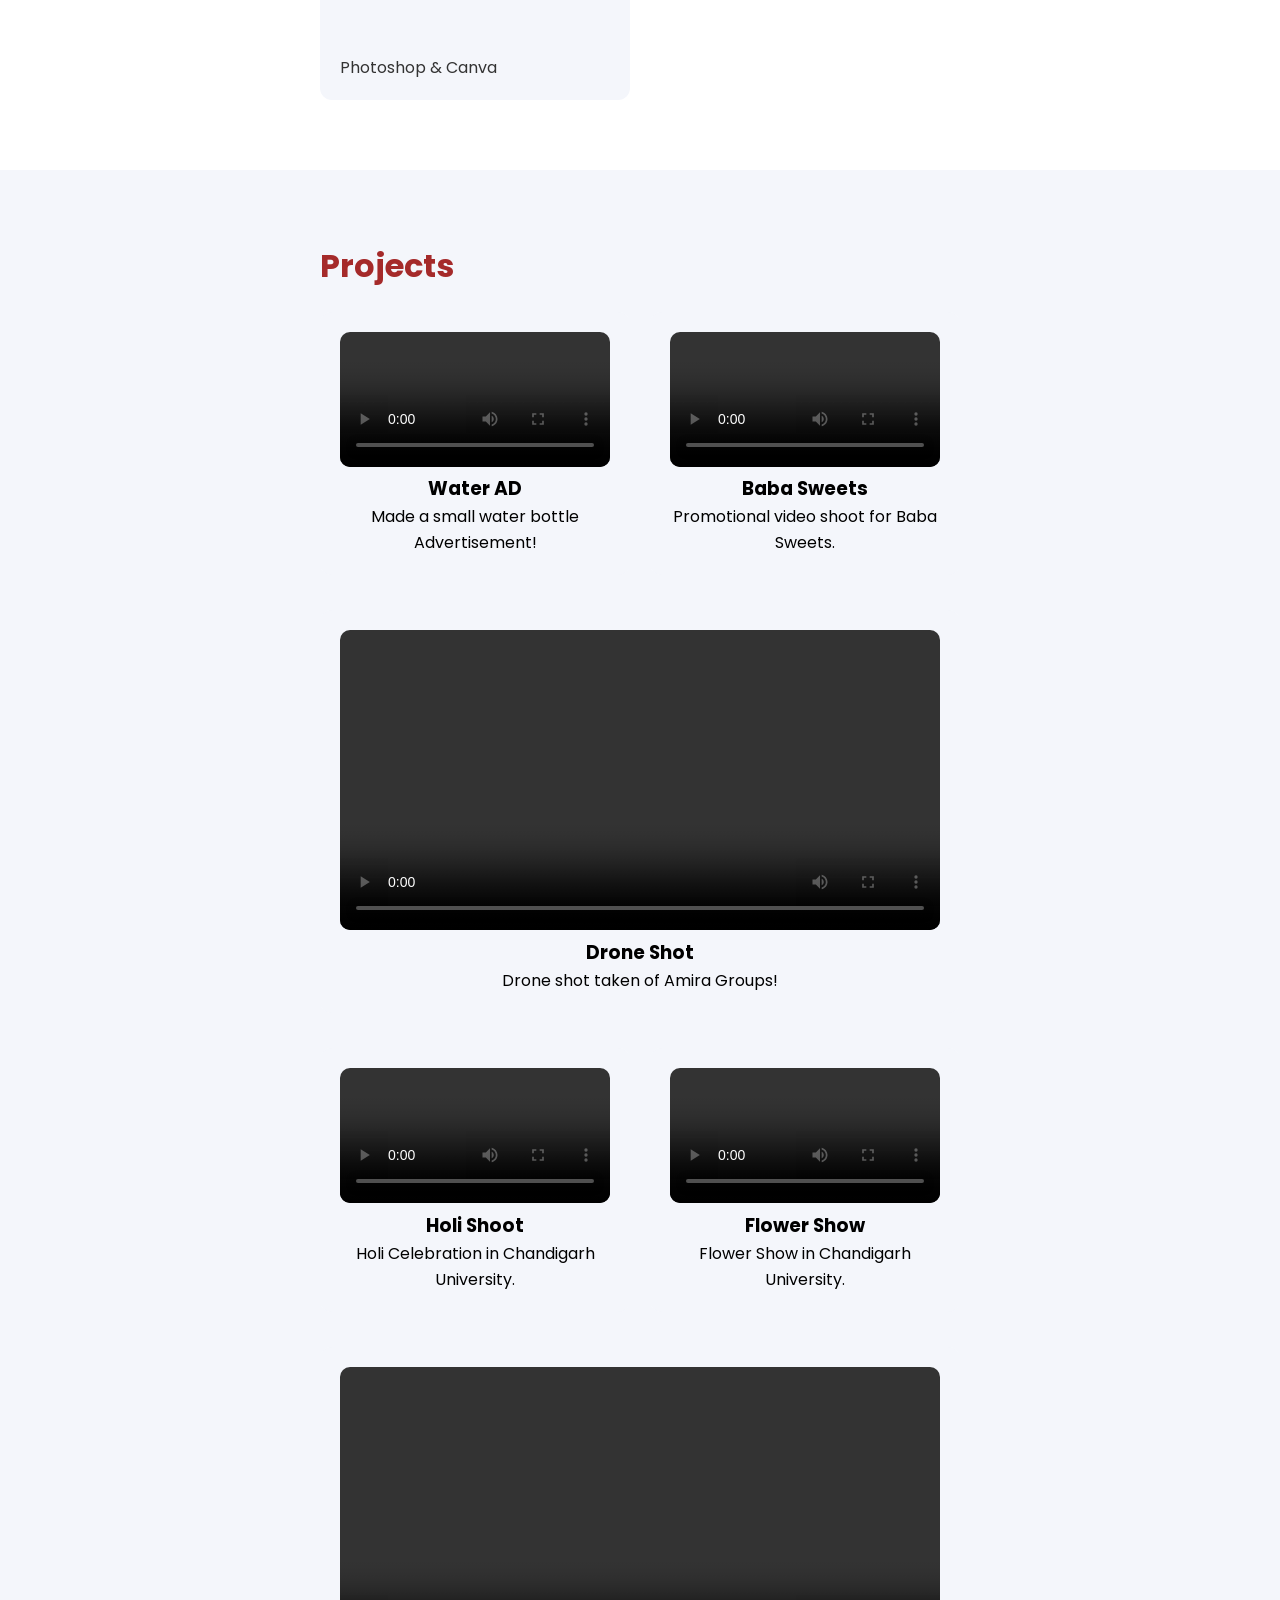
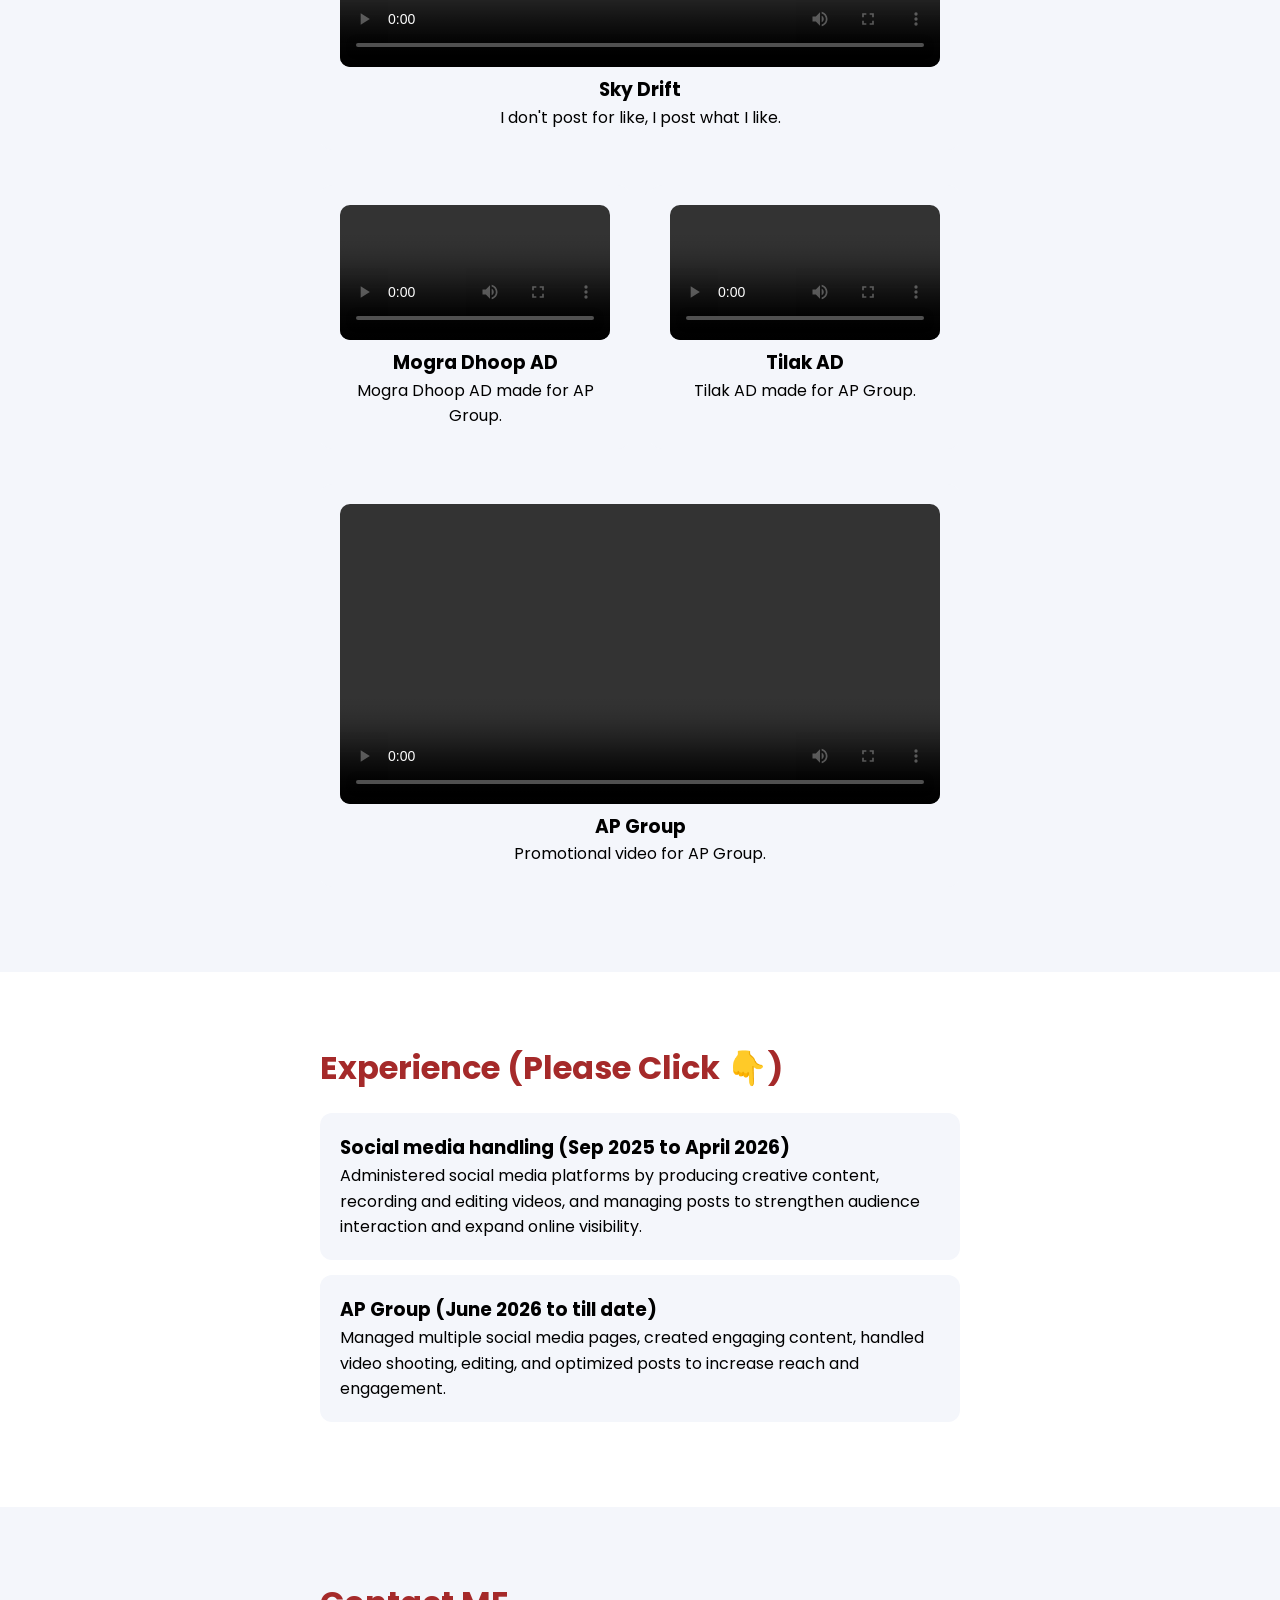
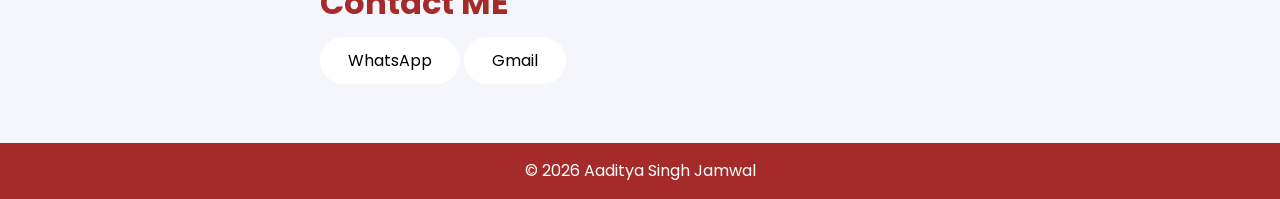
==== commit dce23058: "update" ====
--- a/index.html
+++ b/index.html
@@ -165,7 +165,7 @@
     </div>
 
     <div class="card">
-      <a href="https://www.instagram.com/apna_cu/">
+      <a href="https://www.instagram.com/anjaniputrahanumanmandir">
       <h3>AP Group (June 2026 to till date)</h3>
       <p>
         Managed multiple social media pages, created engaging content, 
